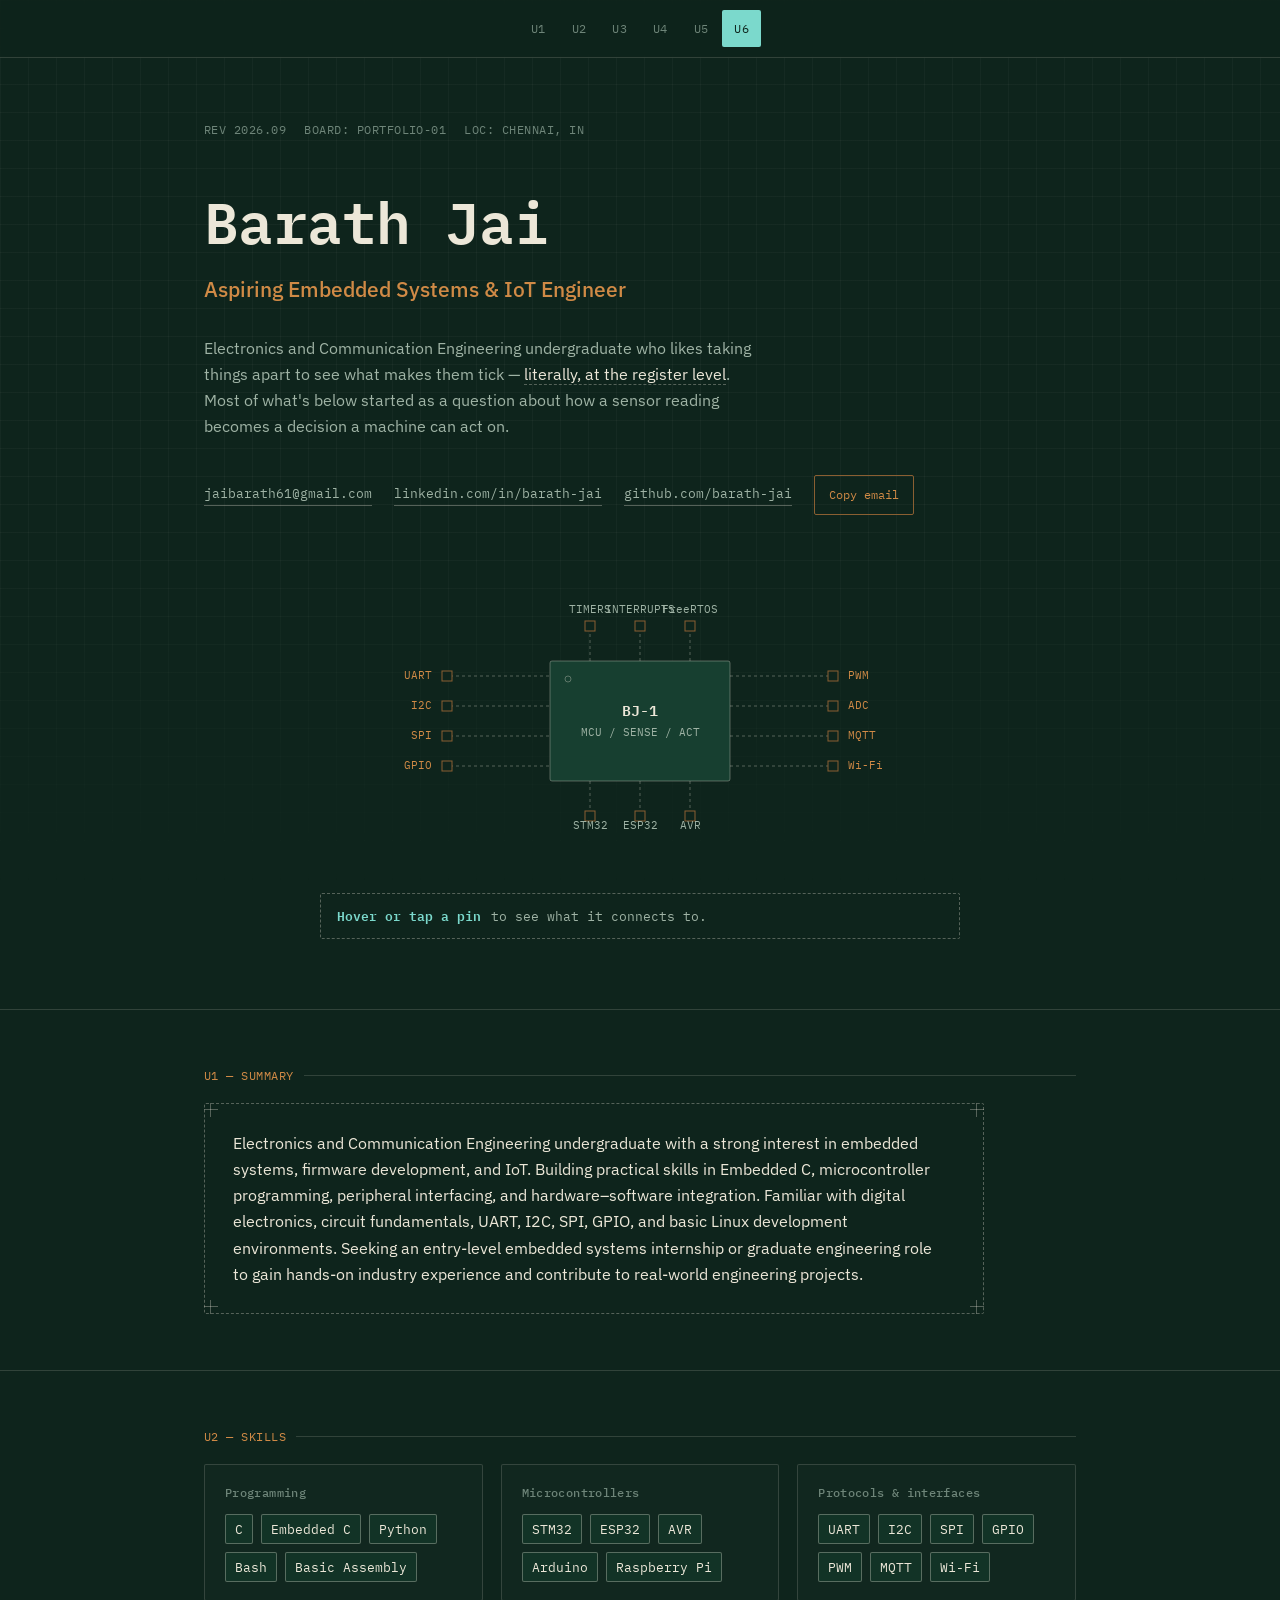
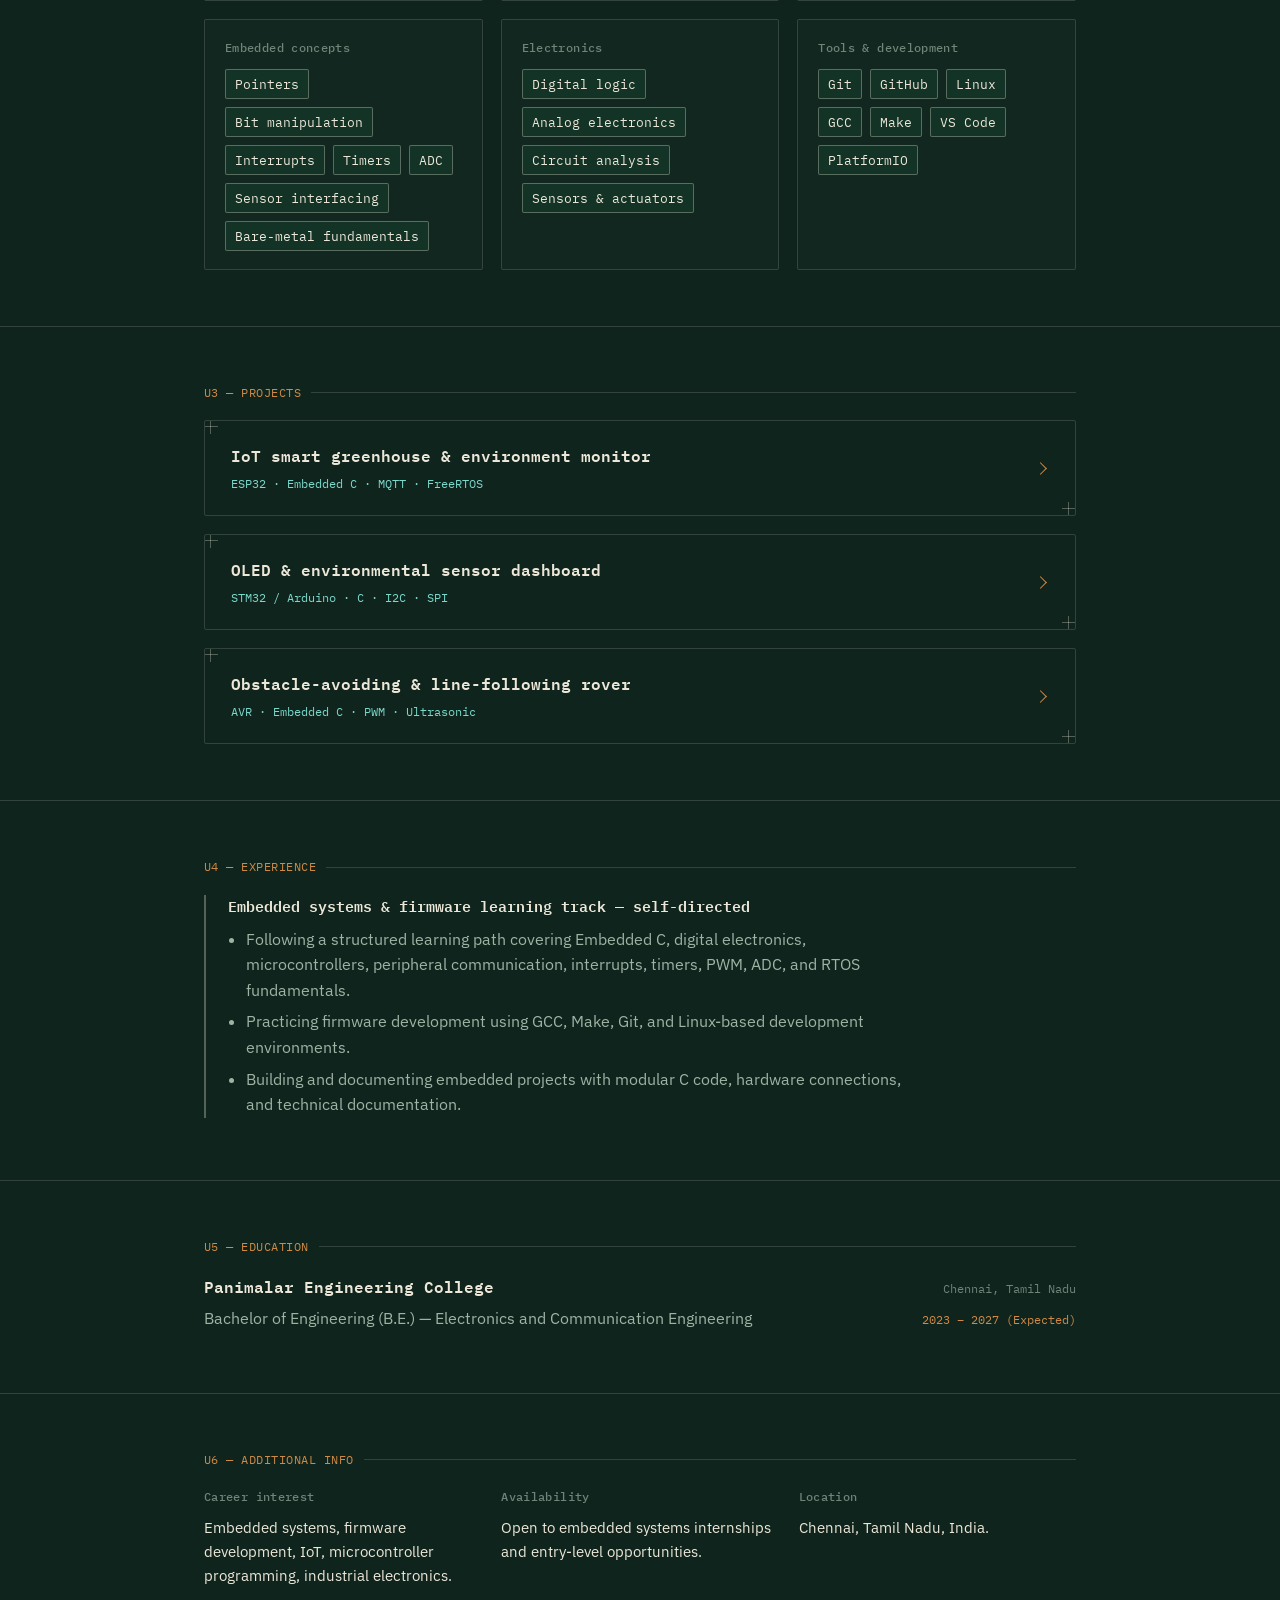
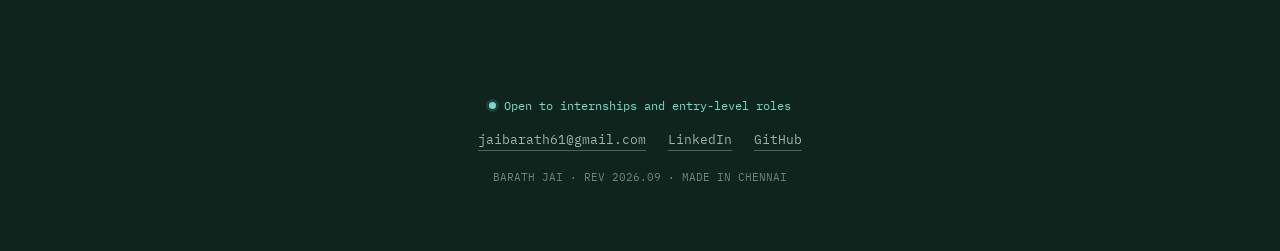
==== index.html @ b20e320d "Add files via upload" ====
<!DOCTYPE html>
<html lang="en">
<head>
<meta charset="UTF-8">
<meta name="viewport" content="width=device-width, initial-scale=1.0">
<title>Barath Jai — Embedded Systems &amp; IoT Engineer</title>
<link rel="preconnect" href="https://fonts.googleapis.com">
<link rel="preconnect" href="https://fonts.gstatic.com" crossorigin>
<link href="https://fonts.googleapis.com/css2?family=IBM+Plex+Mono:wght@400;500;600&family=IBM+Plex+Sans:wght@400;500;600&display=swap" rel="stylesheet">
<link rel="stylesheet" href="style.css">
</head>
<body>
<div class="board-bg" aria-hidden="true"></div>

<nav class="module-nav" id="moduleNav" aria-label="Section navigation">
  <a href="#summary" data-target="summary">U1</a>
  <a href="#skills" data-target="skills">U2</a>
  <a href="#projects" data-target="projects">U3</a>
  <a href="#experience" data-target="experience">U4</a>
  <a href="#education" data-target="education">U5</a>
  <a href="#info" data-target="info">U6</a>
</nav>

<main>

  <header class="hero">
    <div class="wrap">
      <div class="board-id">
        <span>REV 2026.09</span>
        <span>BOARD: PORTFOLIO-01</span>
        <span>LOC: CHENNAI, IN</span>
      </div>
      <h1 class="name">Barath Jai</h1>
      <p class="role">Aspiring Embedded Systems &amp; IoT Engineer</p>
      <p class="curious-line">Electronics and Communication Engineering undergraduate who likes taking things apart to see what makes them tick — <em>literally, at the register level</em>. Most of what's below started as a question about how a sensor reading becomes a decision a machine can act on.</p>
      <div class="contact-row">
        <a href="mailto:jaibarath61@gmail.com">jaibarath61@gmail.com</a>
        <a href="https://linkedin.com/in/barath-jai" target="_blank" rel="noopener">linkedin.com/in/barath-jai</a>
        <a href="https://github.com/barath-jai" target="_blank" rel="noopener">github.com/barath-jai</a>
        <button class="copy-btn" id="copyEmailBtn" type="button" data-default="Copy email" data-copied="Copied">Copy email</button>
      </div>

      <div class="pinout">
        <svg viewBox="0 0 640 300" xmlns="http://www.w3.org/2000/svg" role="img" aria-labelledby="pinoutTitle pinoutDesc">
          <title id="pinoutTitle">Chip pinout diagram</title>
          <desc id="pinoutDesc">A schematic-style diagram of a chip labeled BJ-1, with pins labeled UART, I2C, SPI, GPIO, PWM, ADC, MQTT, Wi-Fi, timers, interrupts, FreeRTOS, STM32, ESP32 and AVR. Hover or tap a pin for detail.</desc>

          <rect x="230" y="90" width="180" height="120" rx="2" class="chip-body"/>
          <circle cx="248" cy="108" r="3" fill="none" stroke="var(--hair-strong)"/>
          <text x="320" y="145" text-anchor="middle" class="chip-text">BJ-1</text>
          <text x="320" y="165" text-anchor="middle" class="pin-label">MCU / SENSE / ACT</text>

          <g class="pin" data-pin="UART" data-desc="Serial link used for debug logging and point-to-point communication between boards.">
            <line x1="130" y1="105" x2="230" y2="105" class="pin-line"/>
            <rect x="122" y="100" width="10" height="10" class="pad"/>
            <text x="112" y="108" text-anchor="end" class="pin-label hi">UART</text>
          </g>

          <g class="pin" data-pin="I2C" data-desc="Two-wire bus for talking to sensors and displays like the BME280 and SSD1306.">
            <line x1="130" y1="135" x2="230" y2="135" class="pin-line"/>
            <rect x="122" y="130" width="10" height="10" class="pad"/>
            <text x="112" y="138" text-anchor="end" class="pin-label hi">I2C</text>
          </g>

          <g class="pin" data-pin="SPI" data-desc="Faster synchronous bus used for higher-throughput peripherals and displays.">
            <line x1="130" y1="165" x2="230" y2="165" class="pin-line"/>
            <rect x="122" y="160" width="10" height="10" class="pad"/>
            <text x="112" y="168" text-anchor="end" class="pin-label hi">SPI</text>
          </g>

          <g class="pin" data-pin="GPIO" data-desc="General-purpose pins for reading switches, driving LEDs, and toggling motor drivers.">
            <line x1="130" y1="195" x2="230" y2="195" class="pin-line"/>
            <rect x="122" y="190" width="10" height="10" class="pad"/>
            <text x="112" y="198" text-anchor="end" class="pin-label hi">GPIO</text>
          </g>

          <g class="pin" data-pin="PWM" data-desc="Pulse-width modulation for motor speed control on the line-following rover.">
            <line x1="410" y1="105" x2="510" y2="105" class="pin-line"/>
            <rect x="508" y="100" width="10" height="10" class="pad"/>
            <text x="528" y="108" text-anchor="start" class="pin-label hi">PWM</text>
          </g>

          <g class="pin" data-pin="ADC" data-desc="Analog-to-digital conversion for reading sensors like soil moisture and light.">
            <line x1="410" y1="135" x2="510" y2="135" class="pin-line"/>
            <rect x="508" y="130" width="10" height="10" class="pad"/>
            <text x="528" y="138" text-anchor="start" class="pin-label hi">ADC</text>
          </g>

          <g class="pin" data-pin="MQTT" data-desc="Lightweight messaging protocol used to publish sensor telemetry over Wi-Fi.">
            <line x1="410" y1="165" x2="510" y2="165" class="pin-line"/>
            <rect x="508" y="160" width="10" height="10" class="pad"/>
            <text x="528" y="168" text-anchor="start" class="pin-label hi">MQTT</text>
          </g>

          <g class="pin" data-pin="Wi-Fi" data-desc="Wireless link the ESP32 uses to reach the network and MQTT broker.">
            <line x1="410" y1="195" x2="510" y2="195" class="pin-line"/>
            <rect x="508" y="190" width="10" height="10" class="pad"/>
            <text x="528" y="198" text-anchor="start" class="pin-label hi">Wi-Fi</text>
          </g>

          <g class="pin" data-pin="Timers" data-desc="Hardware timers driving PWM signals and scheduled sensor polling.">
            <line x1="270" y1="90" x2="270" y2="60" class="pin-line"/>
            <rect x="265" y="50" width="10" height="10" class="pad"/>
            <text x="270" y="42" text-anchor="middle" class="pin-label">TIMERS</text>
          </g>

          <g class="pin" data-pin="Interrupts" data-desc="Interrupt-driven event handling, used to keep the ESP32 responsive in low-power modes.">
            <line x1="320" y1="90" x2="320" y2="60" class="pin-line"/>
            <rect x="315" y="50" width="10" height="10" class="pad"/>
            <text x="320" y="42" text-anchor="middle" class="pin-label">INTERRUPTS</text>
          </g>

          <g class="pin" data-pin="FreeRTOS" data-desc="Real-time operating system fundamentals explored on the ESP32 greenhouse project.">
            <line x1="370" y1="90" x2="370" y2="60" class="pin-line"/>
            <rect x="365" y="50" width="10" height="10" class="pad"/>
            <text x="370" y="42" text-anchor="middle" class="pin-label">FreeRTOS</text>
          </g>

          <g class="pin" data-pin="STM32" data-desc="Microcontroller used for the OLED and BME280 sensor dashboard.">
            <line x1="270" y1="210" x2="270" y2="240" class="pin-line"/>
            <rect x="265" y="240" width="10" height="10" class="pad"/>
            <text x="270" y="258" text-anchor="middle" class="pin-label">STM32</text>
          </g>

          <g class="pin" data-pin="ESP32" data-desc="Microcontroller powering the IoT smart greenhouse monitor.">
            <line x1="320" y1="210" x2="320" y2="240" class="pin-line"/>
            <rect x="315" y="240" width="10" height="10" class="pad"/>
            <text x="320" y="258" text-anchor="middle" class="pin-label">ESP32</text>
          </g>

          <g class="pin" data-pin="AVR" data-desc="Microcontroller family behind the obstacle-avoiding, line-following rover.">
            <line x1="370" y1="210" x2="370" y2="240" class="pin-line"/>
            <rect x="365" y="240" width="10" height="10" class="pad"/>
            <text x="370" y="258" text-anchor="middle" class="pin-label">AVR</text>
          </g>
        </svg>
        <div class="pin-info" id="pinInfo" aria-live="polite">
          <span class="pin-info-name">Hover or tap a pin</span>
          <span class="pin-info-desc">to see what it connects to.</span>
        </div>
        <p class="pinout-hint">Swipe sideways to see every pin</p>
      </div>
    </div>
  </header>

  <section id="summary">
    <div class="wrap">
      <div class="module-tag">U1 — SUMMARY</div>
      <div class="summary-box">
        <div class="reg tl"></div><div class="reg tr"></div><div class="reg bl"></div><div class="reg br"></div>
        <p>Electronics and Communication Engineering undergraduate with a strong interest in embedded systems, firmware development, and IoT. Building practical skills in Embedded C, microcontroller programming, peripheral interfacing, and hardware–software integration. Familiar with digital electronics, circuit fundamentals, UART, I2C, SPI, GPIO, and basic Linux development environments. Seeking an entry-level embedded systems internship or graduate engineering role to gain hands-on industry experience and contribute to real-world engineering projects.</p>
      </div>
    </div>
  </section>

  <section id="skills">
    <div class="wrap">
      <div class="module-tag">U2 — SKILLS</div>
      <div class="skill-groups">
        <div class="skill-group">
          <h3>Programming</h3>
          <ul class="pin-list">
            <li>C</li><li>Embedded C</li><li>Python</li><li>Bash</li><li>Basic Assembly</li>
          </ul>
        </div>
        <div class="skill-group">
          <h3>Microcontrollers</h3>
          <ul class="pin-list">
            <li>STM32</li><li>ESP32</li><li>AVR</li><li>Arduino</li><li>Raspberry Pi</li>
          </ul>
        </div>
        <div class="skill-group">
          <h3>Protocols &amp; interfaces</h3>
          <ul class="pin-list">
            <li>UART</li><li>I2C</li><li>SPI</li><li>GPIO</li><li>PWM</li><li>MQTT</li><li>Wi-Fi</li>
          </ul>
        </div>
        <div class="skill-group">
          <h3>Embedded concepts</h3>
          <ul class="pin-list">
            <li>Pointers</li><li>Bit manipulation</li><li>Interrupts</li><li>Timers</li><li>ADC</li><li>Sensor interfacing</li><li>Bare-metal fundamentals</li>
          </ul>
        </div>
        <div class="skill-group">
          <h3>Electronics</h3>
          <ul class="pin-list">
            <li>Digital logic</li><li>Analog electronics</li><li>Circuit analysis</li><li>Sensors &amp; actuators</li>
          </ul>
        </div>
        <div class="skill-group">
          <h3>Tools &amp; development</h3>
          <ul class="pin-list">
            <li>Git</li><li>GitHub</li><li>Linux</li><li>GCC</li><li>Make</li><li>VS Code</li><li>PlatformIO</li>
          </ul>
        </div>
      </div>
    </div>
  </section>

  <section id="projects">
    <div class="wrap">
      <div class="module-tag">U3 — PROJECTS</div>
      <div class="projects">

        <article class="project">
          <div class="reg tl"></div><div class="reg br"></div>
          <button class="project-head" type="button" aria-expanded="false">
            <span class="project-head-text">
              <h3>IoT smart greenhouse &amp; environment monitor</h3>
              <span class="project-stack">ESP32 · Embedded C · MQTT · FreeRTOS</span>
            </span>
            <span class="chevron" aria-hidden="true"></span>
          </button>
          <div class="project-body">
            <ul>
              <li>Designed an IoT-based environmental monitoring system using ESP32 and Embedded C for temperature, humidity, soil moisture, and light monitoring.</li>
              <li>Interfaced multiple sensors and structured firmware into reusable modules for sensor acquisition and data processing.</li>
              <li>Implemented MQTT-based telemetry over Wi-Fi for transmitting sensor data to a remote monitoring system.</li>
              <li>Explored low-power operation using ESP32 sleep modes and interrupt-driven event handling.</li>
            </ul>
          </div>
        </article>

        <article class="project">
          <div class="reg tl"></div><div class="reg br"></div>
          <button class="project-head" type="button" aria-expanded="false">
            <span class="project-head-text">
              <h3>OLED &amp; environmental sensor dashboard</h3>
              <span class="project-stack">STM32 / Arduino · C · I2C · SPI</span>
            </span>
            <span class="chevron" aria-hidden="true"></span>
          </button>
          <div class="project-body">
            <ul>
              <li>Developed firmware for interfacing an SSD1306 OLED display and BME280 environmental sensor using microcontroller peripherals.</li>
              <li>Implemented I2C/SPI communication and structured sensor/display drivers using modular C source and header files.</li>
              <li>Practiced register-level peripheral configuration and basic communication error handling.</li>
            </ul>
          </div>
        </article>

        <article class="project">
          <div class="reg tl"></div><div class="reg br"></div>
          <button class="project-head" type="button" aria-expanded="false">
            <span class="project-head-text">
              <h3>Obstacle-avoiding &amp; line-following rover</h3>
              <span class="project-stack">AVR · Embedded C · PWM · Ultrasonic</span>
            </span>
            <span class="chevron" aria-hidden="true"></span>
          </button>
          <div class="project-body">
            <ul>
              <li>Developed a differential-drive robotic prototype using ultrasonic sensors, DC motors, and an L298N motor driver.</li>
              <li>Implemented PWM-based motor speed and direction control using microcontroller timers.</li>
              <li>Integrated sensor input with firmware logic to support obstacle detection and line-following behavior.</li>
            </ul>
          </div>
        </article>

      </div>
    </div>
  </section>

  <section id="experience">
    <div class="wrap">
      <div class="module-tag">U4 — EXPERIENCE</div>
      <div class="track">
        <h3>Embedded systems &amp; firmware learning track — self-directed</h3>
        <ul>
          <li>Following a structured learning path covering Embedded C, digital electronics, microcontrollers, peripheral communication, interrupts, timers, PWM, ADC, and RTOS fundamentals.</li>
          <li>Practicing firmware development using GCC, Make, Git, and Linux-based development environments.</li>
          <li>Building and documenting embedded projects with modular C code, hardware connections, and technical documentation.</li>
        </ul>
      </div>
    </div>
  </section>

  <section id="education">
    <div class="wrap">
      <div class="module-tag">U5 — EDUCATION</div>
      <div class="edu-row">
        <span class="edu-school">Panimalar Engineering College</span>
        <span class="edu-loc">Chennai, Tamil Nadu</span>
      </div>
      <div class="edu-row">
        <span class="edu-degree">Bachelor of Engineering (B.E.) — Electronics and Communication Engineering</span>
        <span class="edu-year">2023 – 2027 (Expected)</span>
      </div>
    </div>
  </section>

  <section id="info" style="border-bottom:none;">
    <div class="wrap">
      <div class="module-tag">U6 — ADDITIONAL INFO</div>
      <div class="info-grid">
        <div class="info-item">
          <h3>Career interest</h3>
          <p>Embedded systems, firmware development, IoT, microcontroller programming, industrial electronics.</p>
        </div>
        <div class="info-item">
          <h3>Availability</h3>
          <p>Open to embedded systems internships and entry-level opportunities.</p>
        </div>
        <div class="info-item">
          <h3>Location</h3>
          <p>Chennai, Tamil Nadu, India.</p>
        </div>
      </div>
    </div>
  </section>

  <footer>
    <div class="wrap">
      <div class="avail">Open to internships and entry-level roles</div>
      <div class="contact-row">
        <a href="mailto:jaibarath61@gmail.com">jaibarath61@gmail.com</a>
        <a href="https://linkedin.com/in/barath-jai" target="_blank" rel="noopener">LinkedIn</a>
        <a href="https://github.com/barath-jai" target="_blank" rel="noopener">GitHub</a>
      </div>
      <div class="fine">BARATH JAI · REV 2026.09 · MADE IN CHENNAI</div>
    </div>
  </footer>

</main>

<script src="script.js"></script>
</body>
</html>
---- style.css ----
:root{
  --board:#0E241C;
  --board-2:#123326;
  --board-3:#173F30;
  --silk:#ECE7D8;
  --silk-dim:#9FB3A5;
  --silk-faint:#6E8579;
  --copper:#D08A46;
  --copper-dim:#8A5F32;
  --signal:#7BD9CC;
  --hair:rgba(236,231,216,0.16);
  --hair-strong:rgba(236,231,216,0.32);
  --font-mono:'IBM Plex Mono', ui-monospace, monospace;
  --font-sans:'IBM Plex Sans', system-ui, sans-serif;
  --maxw:920px;
}
*{box-sizing:border-box;}
html{-webkit-text-size-adjust:100%;scroll-behavior:smooth;scroll-padding-top:70px;}
body{
  margin:0;
  background:var(--board);
  color:var(--silk);
  font-family:var(--font-sans);
  line-height:1.6;
  font-size:16px;
}
a{color:var(--signal);text-decoration:none;border-bottom:1px solid rgba(123,217,204,0.35);}
a:hover{border-bottom-color:var(--signal);}
a:focus-visible, button:focus-visible{outline:2px solid var(--signal);outline-offset:3px;}
.wrap{max-width:var(--maxw);margin:0 auto;padding:0 24px;}

.board-bg{
  position:fixed;inset:0;z-index:0;pointer-events:none;
  background-image:
    linear-gradient(rgba(236,231,216,0.035) 1px, transparent 1px),
    linear-gradient(90deg, rgba(236,231,216,0.035) 1px, transparent 1px);
  background-size:28px 28px;
  -webkit-mask-image:linear-gradient(to bottom, black, black 60%, transparent 100%);
  mask-image:linear-gradient(to bottom, black, black 60%, transparent 100%);
}

main{position:relative;z-index:1;}

/* module nav */
.module-nav{
  position:fixed;
  top:0;left:0;right:0;
  z-index:20;
  display:flex;
  justify-content:center;
  gap:2px;
  background:rgba(14,36,28,0.88);
  backdrop-filter:blur(6px);
  border-bottom:1px solid var(--hair);
  padding:10px 12px;
  font-family:var(--font-mono);
  font-size:12px;
}
.module-nav a{
  color:var(--silk-faint);
  border-bottom:none;
  padding:9px 12px;
  border-radius:2px;
  letter-spacing:0.03em;
}
.module-nav a:hover{color:var(--silk);}
.module-nav a.active{
  color:var(--board);
  background:var(--signal);
}

.reg{position:absolute;width:14px;height:14px;pointer-events:none;}
.reg::before,.reg::after{content:"";position:absolute;background:var(--hair-strong);}
.reg::before{width:14px;height:1px;top:6px;left:0;}
.reg::after{width:1px;height:14px;left:6px;top:0;}
.reg.tl{top:-1px;left:-1px;}
.reg.tr{top:-1px;right:-1px;}
.reg.bl{bottom:-1px;left:-1px;}
.reg.br{bottom:-1px;right:-1px;}

header.hero{
  position:relative;
  padding:120px 0 64px;
  border-bottom:1px solid var(--hair);
}
.board-id{
  font-family:var(--font-mono);
  font-size:12px;
  color:var(--silk-faint);
  letter-spacing:0.04em;
  margin-bottom:36px;
  display:flex;gap:18px;flex-wrap:wrap;
}
.name{
  font-family:var(--font-mono);
  font-weight:600;
  font-size:clamp(2.2rem, 6vw, 3.6rem);
  letter-spacing:-0.01em;
  margin:0 0 6px;
  color:var(--silk);
}
.role{
  font-size:clamp(1.05rem, 2.6vw, 1.3rem);
  color:var(--copper);
  font-weight:500;
  margin:0 0 28px;
}
.curious-line{
  max-width:56ch;
  color:var(--silk-dim);
  font-size:1.02rem;
  margin:0 0 36px;
}
.curious-line em{color:var(--silk);font-style:normal;border-bottom:1px dashed var(--hair-strong);}

.contact-row{
  display:flex;flex-wrap:wrap;align-items:center;gap:8px 22px;
  font-family:var(--font-mono);
  font-size:13px;
  color:var(--silk-dim);
}
.contact-row a{color:var(--silk-dim);border-bottom:1px solid var(--hair-strong);}
.contact-row a:hover{color:var(--signal);border-bottom-color:var(--signal);}

.copy-btn{
  font-family:var(--font-mono);
  font-size:12px;
  color:var(--copper);
  background:transparent;
  border:1px solid var(--copper-dim);
  border-radius:2px;
  padding:10px 14px;
  min-height:40px;
  cursor:pointer;
  transition:background 0.15s ease, color 0.15s ease;
}
.copy-btn:hover{background:rgba(208,138,70,0.12);}
.copy-btn.copied{color:var(--signal);border-color:var(--signal);}

/* pinout diagram */
.pinout{margin-top:56px;overflow-x:auto;-webkit-overflow-scrolling:touch;padding-bottom:6px;}
.pinout svg{width:640px;min-width:640px;height:auto;display:block;margin:0 auto;}
.pinout-hint{
  display:none;
  font-family:var(--font-mono);
  font-size:11px;
  color:var(--silk-faint);
  text-align:center;
  margin:6px 0 0;
}
@media (max-width:680px){
  .pinout-hint{display:block;}
}
.pin-label{font-family:var(--font-mono);font-size:11px;fill:var(--silk-dim);}
.pin-label.hi{fill:var(--copper);}
.pin-line{stroke:var(--hair-strong);stroke-width:1;stroke-dasharray:3 3;transition:stroke 0.15s ease, stroke-width 0.15s ease;}
.chip-body{fill:var(--board-3);stroke:var(--hair-strong);stroke-width:1;}
.chip-text{font-family:var(--font-mono);font-size:15px;font-weight:600;fill:var(--silk);}
.pad{fill:var(--board);stroke:var(--copper-dim);stroke-width:1;transition:stroke 0.15s ease, fill 0.15s ease;}

.pin{cursor:pointer;}
.pin:hover .pin-line, .pin:focus .pin-line, .pin.active .pin-line{stroke:var(--signal);stroke-width:1.5;}
.pin:hover .pad, .pin:focus .pad, .pin.active .pad{fill:var(--signal);stroke:var(--signal);}
.pin:hover .pin-label, .pin:focus .pin-label, .pin.active .pin-label{fill:var(--signal);}

.pin-info{
  max-width:640px;
  margin:22px auto 0;
  border:1px dashed var(--hair-strong);
  border-radius:2px;
  padding:12px 16px;
  font-family:var(--font-mono);
  font-size:12.5px;
  display:flex;
  flex-wrap:wrap;
  gap:4px 10px;
  color:var(--silk-dim);
  min-height:20px;
}
.pin-info-name{color:var(--signal);font-weight:600;}

section{
  position:relative;
  padding:56px 0;
  border-bottom:1px solid var(--hair);
  scroll-margin-top:60px;
}
.module-tag{
  font-family:var(--font-mono);
  font-size:12px;
  color:var(--copper);
  letter-spacing:0.04em;
  margin-bottom:18px;
  display:flex;align-items:center;gap:10px;
}
.module-tag::after{content:"";flex:1;height:1px;background:var(--hair);}
p{color:var(--silk-dim);margin:0 0 16px;max-width:70ch;}
.summary-box{
  position:relative;
  border:1px dashed var(--hair-strong);
  border-radius:2px;
  padding:26px 28px;
  max-width:78ch;
}
.summary-box p{margin:0;color:var(--silk);font-size:1.02rem;}

/* skills */
.skill-groups{display:grid;grid-template-columns:repeat(auto-fit, minmax(240px, 1fr));gap:18px;}
.skill-group{
  border:1px solid var(--hair);
  border-radius:2px;
  padding:18px 20px;
  background:rgba(236,231,216,0.015);
}
.skill-group h3{
  font-family:var(--font-mono);
  font-size:12px;
  color:var(--silk-faint);
  letter-spacing:0.03em;
  margin:0 0 12px;
  font-weight:500;
}
.pin-list{list-style:none;margin:0;padding:0;display:flex;flex-wrap:wrap;gap:8px;}
.pin-list li{
  font-family:var(--font-mono);
  font-size:12.5px;
  color:var(--silk);
  background:var(--board-2);
  border:1px solid var(--hair-strong);
  border-radius:2px;
  padding:4px 9px;
  transition:border-color 0.15s ease, color 0.15s ease;
}
.pin-list li:hover{border-color:var(--signal);color:var(--signal);}

/* projects */
.projects{display:flex;flex-direction:column;gap:18px;}
.project{
  position:relative;
  border:1px solid var(--hair);
  border-radius:2px;
  overflow:hidden;
}
.project-head{
  width:100%;
  display:flex;
  justify-content:space-between;
  align-items:center;
  gap:16px;
  background:transparent;
  border:none;
  text-align:left;
  cursor:pointer;
  padding:22px 26px;
  color:inherit;
  font:inherit;
}
.project-head:hover{background:rgba(236,231,216,0.02);}
.project-head-text{display:flex;flex-direction:column;gap:6px;}
.project-head h3{
  font-family:var(--font-mono);
  font-size:16px;
  color:var(--silk);
  margin:0;
  font-weight:600;
}
.project-stack{
  font-family:var(--font-mono);
  font-size:11.5px;
  color:var(--signal);
}
.chevron{
  flex-shrink:0;
  width:9px;height:9px;
  border-right:1px solid var(--copper);
  border-bottom:1px solid var(--copper);
  transform:rotate(-45deg);
  transition:transform 0.2s ease;
  margin-right:4px;
}
.project-head[aria-expanded="true"] .chevron{transform:rotate(45deg);}

.project-body{
  display:grid;
  grid-template-rows:0fr;
  transition:grid-template-rows 0.25s ease;
}
.project-body > ul{
  overflow:hidden;
  margin:0;
  padding:0 26px 0;
  list-style:none;
}
.project-head[aria-expanded="true"] + .project-body{grid-template-rows:1fr;}
.project-head[aria-expanded="true"] + .project-body > ul{padding:0 26px 22px;}
.project ul li{
  position:relative;
  color:var(--silk-dim);
  margin-bottom:8px;
  padding-left:16px;
}
.project ul li::before{
  content:"›";
  position:absolute;
  left:0;
  color:var(--copper-dim);
}

/* experience */
.track{
  border-left:2px solid var(--hair-strong);
  padding-left:22px;
  max-width:70ch;
}
.track h3{
  font-family:var(--font-mono);
  font-size:15px;
  color:var(--silk);
  margin:0 0 8px;
  font-weight:600;
}
.track ul{margin:0;padding-left:18px;color:var(--silk-dim);}
.track li{margin-bottom:6px;}

/* education */
.edu-row{display:flex;justify-content:space-between;flex-wrap:wrap;gap:6px 20px;align-items:baseline;margin-bottom:6px;}
.edu-school{font-family:var(--font-mono);font-weight:600;color:var(--silk);font-size:1rem;}
.edu-loc{font-family:var(--font-mono);font-size:12px;color:var(--silk-faint);}
.edu-degree{color:var(--silk-dim);}
.edu-year{font-family:var(--font-mono);font-size:12px;color:var(--copper);}

/* additional info */
.info-grid{display:grid;grid-template-columns:repeat(auto-fit, minmax(200px, 1fr));gap:20px;}
.info-item h3{
  font-family:var(--font-mono);
  font-size:12px;
  color:var(--silk-faint);
  letter-spacing:0.03em;
  margin:0 0 8px;
  font-weight:500;
}
.info-item p{margin:0;color:var(--silk);font-size:0.95rem;}

footer{padding:48px 0 64px;text-align:center;}
footer .avail{
  font-family:var(--font-mono);
  font-size:12px;
  color:var(--signal);
  margin-bottom:14px;
  display:inline-flex;align-items:center;gap:8px;
}
footer .avail::before{
  content:"";width:7px;height:7px;border-radius:50%;background:var(--signal);
  box-shadow:0 0 0 3px rgba(123,217,204,0.15);
  animation:pulse 2.4s ease-in-out infinite;
}
footer .contact-row{justify-content:center;margin-bottom:18px;}
footer .fine{font-family:var(--font-mono);font-size:11px;color:var(--silk-faint);}

@keyframes pulse{
  0%,100%{box-shadow:0 0 0 3px rgba(123,217,204,0.15);}
  50%{box-shadow:0 0 0 6px rgba(123,217,204,0.08);}
}

@media (max-width:640px){
  header.hero{padding:96px 0 48px;}
  .board-id{gap:12px;font-size:11px;}
  section{padding:44px 0;}
  .module-nav{font-size:11px;padding:8px;}
}

@media (prefers-reduced-motion: reduce){
  html{scroll-behavior:auto;}
  footer .avail::before{animation:none;}
}
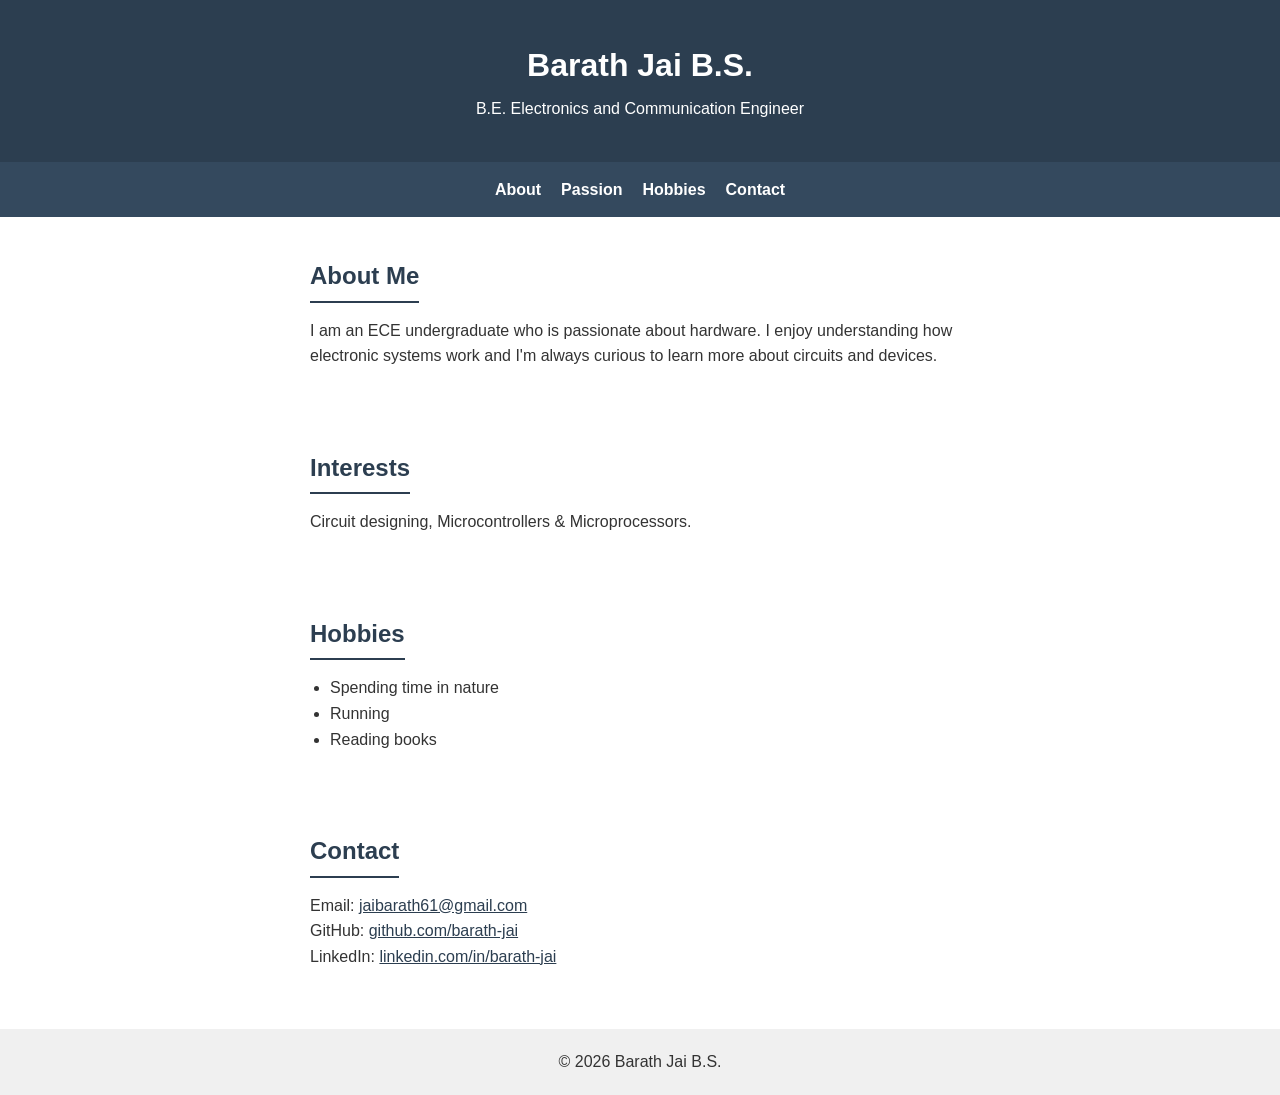
==== commit a735d977: "Rename portfolio.html to index.html" ====
--- a/index.html
+++ b/index.html
@@ -1,328 +1,135 @@
 <!DOCTYPE html>
 <html lang="en">
 <head>
-<meta charset="UTF-8">
-<meta name="viewport" content="width=device-width, initial-scale=1.0">
-<title>Barath Jai — Embedded Systems &amp; IoT Engineer</title>
-<link rel="preconnect" href="https://fonts.googleapis.com">
-<link rel="preconnect" href="https://fonts.gstatic.com" crossorigin>
-<link href="https://fonts.googleapis.com/css2?family=IBM+Plex+Mono:wght@400;500;600&family=IBM+Plex+Sans:wght@400;500;600&display=swap" rel="stylesheet">
-<link rel="stylesheet" href="style.css">
+  <meta charset="UTF-8">
+  <meta name="viewport" content="width=device-width, initial-scale=1.0">
+  <title>Barath Jai B.S. - Portfolio</title>
+  <style>
+    /* Basic reset */
+    * {
+      margin: 0;
+      padding: 0;
+      box-sizing: border-box;
+    }
+
+    body {
+      font-family: Arial, Helvetica, sans-serif;
+      background-color: #ffffff;
+      color: #333333;
+      line-height: 1.6;
+    }
+
+    header {
+      background-color: #2c3e50;
+      color: white;
+      text-align: center;
+      padding: 40px 20px;
+    }
+
+    header h1 {
+      font-size: 2rem;
+      margin-bottom: 5px;
+    }
+
+    nav {
+      display: flex;
+      justify-content: center;
+      gap: 20px;
+      background-color: #34495e;
+      padding: 15px;
+    }
+
+    nav a {
+      color: white;
+      text-decoration: none;
+      font-weight: bold;
+    }
+
+    nav a:hover {
+      text-decoration: underline;
+    }
+
+    section {
+      max-width: 700px;
+      margin: 0 auto;
+      padding: 40px 20px;
+    }
+
+    section h2 {
+      margin-bottom: 15px;
+      color: #2c3e50;
+      border-bottom: 2px solid #2c3e50;
+      display: inline-block;
+      padding-bottom: 5px;
+    }
+
+    ul {
+      list-style: disc;
+      margin-left: 20px;
+    }
+
+    a {
+      color: #2c3e50;
+    }
+
+    footer {
+      text-align: center;
+      padding: 20px;
+      background-color: #f0f0f0;
+      margin-top: 20px;
+    }
+  </style>
 </head>
 <body>
-<div class="board-bg" aria-hidden="true"></div>
 
-<nav class="module-nav" id="moduleNav" aria-label="Section navigation">
-  <a href="#summary" data-target="summary">U1</a>
-  <a href="#skills" data-target="skills">U2</a>
-  <a href="#projects" data-target="projects">U3</a>
-  <a href="#experience" data-target="experience">U4</a>
-  <a href="#education" data-target="education">U5</a>
-  <a href="#info" data-target="info">U6</a>
-</nav>
-
-<main>
-
-  <header class="hero">
-    <div class="wrap">
-      <div class="board-id">
-        <span>REV 2026.09</span>
-        <span>BOARD: PORTFOLIO-01</span>
-        <span>LOC: CHENNAI, IN</span>
-      </div>
-      <h1 class="name">Barath Jai</h1>
-      <p class="role">Aspiring Embedded Systems &amp; IoT Engineer</p>
-      <p class="curious-line">Electronics and Communication Engineering undergraduate who likes taking things apart to see what makes them tick — <em>literally, at the register level</em>. Most of what's below started as a question about how a sensor reading becomes a decision a machine can act on.</p>
-      <div class="contact-row">
-        <a href="mailto:jaibarath61@gmail.com">jaibarath61@gmail.com</a>
-        <a href="https://linkedin.com/in/barath-jai" target="_blank" rel="noopener">linkedin.com/in/barath-jai</a>
-        <a href="https://github.com/barath-jai" target="_blank" rel="noopener">github.com/barath-jai</a>
-        <button class="copy-btn" id="copyEmailBtn" type="button" data-default="Copy email" data-copied="Copied">Copy email</button>
-      </div>
-
-      <div class="pinout">
-        <svg viewBox="0 0 640 300" xmlns="http://www.w3.org/2000/svg" role="img" aria-labelledby="pinoutTitle pinoutDesc">
-          <title id="pinoutTitle">Chip pinout diagram</title>
-          <desc id="pinoutDesc">A schematic-style diagram of a chip labeled BJ-1, with pins labeled UART, I2C, SPI, GPIO, PWM, ADC, MQTT, Wi-Fi, timers, interrupts, FreeRTOS, STM32, ESP32 and AVR. Hover or tap a pin for detail.</desc>
-
-          <rect x="230" y="90" width="180" height="120" rx="2" class="chip-body"/>
-          <circle cx="248" cy="108" r="3" fill="none" stroke="var(--hair-strong)"/>
-          <text x="320" y="145" text-anchor="middle" class="chip-text">BJ-1</text>
-          <text x="320" y="165" text-anchor="middle" class="pin-label">MCU / SENSE / ACT</text>
-
-          <g class="pin" data-pin="UART" data-desc="Serial link used for debug logging and point-to-point communication between boards.">
-            <line x1="130" y1="105" x2="230" y2="105" class="pin-line"/>
-            <rect x="122" y="100" width="10" height="10" class="pad"/>
-            <text x="112" y="108" text-anchor="end" class="pin-label hi">UART</text>
-          </g>
-
-          <g class="pin" data-pin="I2C" data-desc="Two-wire bus for talking to sensors and displays like the BME280 and SSD1306.">
-            <line x1="130" y1="135" x2="230" y2="135" class="pin-line"/>
-            <rect x="122" y="130" width="10" height="10" class="pad"/>
-            <text x="112" y="138" text-anchor="end" class="pin-label hi">I2C</text>
-          </g>
-
-          <g class="pin" data-pin="SPI" data-desc="Faster synchronous bus used for higher-throughput peripherals and displays.">
-            <line x1="130" y1="165" x2="230" y2="165" class="pin-line"/>
-            <rect x="122" y="160" width="10" height="10" class="pad"/>
-            <text x="112" y="168" text-anchor="end" class="pin-label hi">SPI</text>
-          </g>
-
-          <g class="pin" data-pin="GPIO" data-desc="General-purpose pins for reading switches, driving LEDs, and toggling motor drivers.">
-            <line x1="130" y1="195" x2="230" y2="195" class="pin-line"/>
-            <rect x="122" y="190" width="10" height="10" class="pad"/>
-            <text x="112" y="198" text-anchor="end" class="pin-label hi">GPIO</text>
-          </g>
-
-          <g class="pin" data-pin="PWM" data-desc="Pulse-width modulation for motor speed control on the line-following rover.">
-            <line x1="410" y1="105" x2="510" y2="105" class="pin-line"/>
-            <rect x="508" y="100" width="10" height="10" class="pad"/>
-            <text x="528" y="108" text-anchor="start" class="pin-label hi">PWM</text>
-          </g>
-
-          <g class="pin" data-pin="ADC" data-desc="Analog-to-digital conversion for reading sensors like soil moisture and light.">
-            <line x1="410" y1="135" x2="510" y2="135" class="pin-line"/>
-            <rect x="508" y="130" width="10" height="10" class="pad"/>
-            <text x="528" y="138" text-anchor="start" class="pin-label hi">ADC</text>
-          </g>
-
-          <g class="pin" data-pin="MQTT" data-desc="Lightweight messaging protocol used to publish sensor telemetry over Wi-Fi.">
-            <line x1="410" y1="165" x2="510" y2="165" class="pin-line"/>
-            <rect x="508" y="160" width="10" height="10" class="pad"/>
-            <text x="528" y="168" text-anchor="start" class="pin-label hi">MQTT</text>
-          </g>
-
-          <g class="pin" data-pin="Wi-Fi" data-desc="Wireless link the ESP32 uses to reach the network and MQTT broker.">
-            <line x1="410" y1="195" x2="510" y2="195" class="pin-line"/>
-            <rect x="508" y="190" width="10" height="10" class="pad"/>
-            <text x="528" y="198" text-anchor="start" class="pin-label hi">Wi-Fi</text>
-          </g>
-
-          <g class="pin" data-pin="Timers" data-desc="Hardware timers driving PWM signals and scheduled sensor polling.">
-            <line x1="270" y1="90" x2="270" y2="60" class="pin-line"/>
-            <rect x="265" y="50" width="10" height="10" class="pad"/>
-            <text x="270" y="42" text-anchor="middle" class="pin-label">TIMERS</text>
-          </g>
-
-          <g class="pin" data-pin="Interrupts" data-desc="Interrupt-driven event handling, used to keep the ESP32 responsive in low-power modes.">
-            <line x1="320" y1="90" x2="320" y2="60" class="pin-line"/>
-            <rect x="315" y="50" width="10" height="10" class="pad"/>
-            <text x="320" y="42" text-anchor="middle" class="pin-label">INTERRUPTS</text>
-          </g>
-
-          <g class="pin" data-pin="FreeRTOS" data-desc="Real-time operating system fundamentals explored on the ESP32 greenhouse project.">
-            <line x1="370" y1="90" x2="370" y2="60" class="pin-line"/>
-            <rect x="365" y="50" width="10" height="10" class="pad"/>
-            <text x="370" y="42" text-anchor="middle" class="pin-label">FreeRTOS</text>
-          </g>
-
-          <g class="pin" data-pin="STM32" data-desc="Microcontroller used for the OLED and BME280 sensor dashboard.">
-            <line x1="270" y1="210" x2="270" y2="240" class="pin-line"/>
-            <rect x="265" y="240" width="10" height="10" class="pad"/>
-            <text x="270" y="258" text-anchor="middle" class="pin-label">STM32</text>
-          </g>
-
-          <g class="pin" data-pin="ESP32" data-desc="Microcontroller powering the IoT smart greenhouse monitor.">
-            <line x1="320" y1="210" x2="320" y2="240" class="pin-line"/>
-            <rect x="315" y="240" width="10" height="10" class="pad"/>
-            <text x="320" y="258" text-anchor="middle" class="pin-label">ESP32</text>
-          </g>
-
-          <g class="pin" data-pin="AVR" data-desc="Microcontroller family behind the obstacle-avoiding, line-following rover.">
-            <line x1="370" y1="210" x2="370" y2="240" class="pin-line"/>
-            <rect x="365" y="240" width="10" height="10" class="pad"/>
-            <text x="370" y="258" text-anchor="middle" class="pin-label">AVR</text>
-          </g>
-        </svg>
-        <div class="pin-info" id="pinInfo" aria-live="polite">
-          <span class="pin-info-name">Hover or tap a pin</span>
-          <span class="pin-info-desc">to see what it connects to.</span>
-        </div>
-        <p class="pinout-hint">Swipe sideways to see every pin</p>
-      </div>
-    </div>
+  <header>
+    <h1>Barath Jai B.S.</h1>
+    <p>B.E. Electronics and Communication Engineer</p>
   </header>
 
-  <section id="summary">
-    <div class="wrap">
-      <div class="module-tag">U1 — SUMMARY</div>
-      <div class="summary-box">
-        <div class="reg tl"></div><div class="reg tr"></div><div class="reg bl"></div><div class="reg br"></div>
-        <p>Electronics and Communication Engineering undergraduate with a strong interest in embedded systems, firmware development, and IoT. Building practical skills in Embedded C, microcontroller programming, peripheral interfacing, and hardware–software integration. Familiar with digital electronics, circuit fundamentals, UART, I2C, SPI, GPIO, and basic Linux development environments. Seeking an entry-level embedded systems internship or graduate engineering role to gain hands-on industry experience and contribute to real-world engineering projects.</p>
-      </div>
-    </div>
+  <nav>
+    <a href="#about">About</a>
+    <a href="#interests">Passion</a>
+    <a href="#hobbies">Hobbies</a>
+    <a href="#contact">Contact</a>
+  </nav>
+
+  <section id="about">
+    <h2>About Me</h2>
+    <p>
+      I am an ECE undergraduate who is passionate about hardware.
+      I enjoy understanding how electronic systems work and I'm always
+      curious to learn more about circuits and devices.
+    </p>
   </section>
 
-  <section id="skills">
-    <div class="wrap">
-      <div class="module-tag">U2 — SKILLS</div>
-      <div class="skill-groups">
-        <div class="skill-group">
-          <h3>Programming</h3>
-          <ul class="pin-list">
-            <li>C</li><li>Embedded C</li><li>Python</li><li>Bash</li><li>Basic Assembly</li>
-          </ul>
-        </div>
-        <div class="skill-group">
-          <h3>Microcontrollers</h3>
-          <ul class="pin-list">
-            <li>STM32</li><li>ESP32</li><li>AVR</li><li>Arduino</li><li>Raspberry Pi</li>
-          </ul>
-        </div>
-        <div class="skill-group">
-          <h3>Protocols &amp; interfaces</h3>
-          <ul class="pin-list">
-            <li>UART</li><li>I2C</li><li>SPI</li><li>GPIO</li><li>PWM</li><li>MQTT</li><li>Wi-Fi</li>
-          </ul>
-        </div>
-        <div class="skill-group">
-          <h3>Embedded concepts</h3>
-          <ul class="pin-list">
-            <li>Pointers</li><li>Bit manipulation</li><li>Interrupts</li><li>Timers</li><li>ADC</li><li>Sensor interfacing</li><li>Bare-metal fundamentals</li>
-          </ul>
-        </div>
-        <div class="skill-group">
-          <h3>Electronics</h3>
-          <ul class="pin-list">
-            <li>Digital logic</li><li>Analog electronics</li><li>Circuit analysis</li><li>Sensors &amp; actuators</li>
-          </ul>
-        </div>
-        <div class="skill-group">
-          <h3>Tools &amp; development</h3>
-          <ul class="pin-list">
-            <li>Git</li><li>GitHub</li><li>Linux</li><li>GCC</li><li>Make</li><li>VS Code</li><li>PlatformIO</li>
-          </ul>
-        </div>
-      </div>
-    </div>
+  <section id="passion">
+    <h2>Interests</h2>
+    <p>
+      Circuit designing,
+      Microcontrollers & Microprocessors.
+    </p>
   </section>
 
-  <section id="projects">
-    <div class="wrap">
-      <div class="module-tag">U3 — PROJECTS</div>
-      <div class="projects">
-
-        <article class="project">
-          <div class="reg tl"></div><div class="reg br"></div>
-          <button class="project-head" type="button" aria-expanded="false">
-            <span class="project-head-text">
-              <h3>IoT smart greenhouse &amp; environment monitor</h3>
-              <span class="project-stack">ESP32 · Embedded C · MQTT · FreeRTOS</span>
-            </span>
-            <span class="chevron" aria-hidden="true"></span>
-          </button>
-          <div class="project-body">
-            <ul>
-              <li>Designed an IoT-based environmental monitoring system using ESP32 and Embedded C for temperature, humidity, soil moisture, and light monitoring.</li>
-              <li>Interfaced multiple sensors and structured firmware into reusable modules for sensor acquisition and data processing.</li>
-              <li>Implemented MQTT-based telemetry over Wi-Fi for transmitting sensor data to a remote monitoring system.</li>
-              <li>Explored low-power operation using ESP32 sleep modes and interrupt-driven event handling.</li>
-            </ul>
-          </div>
-        </article>
-
-        <article class="project">
-          <div class="reg tl"></div><div class="reg br"></div>
-          <button class="project-head" type="button" aria-expanded="false">
-            <span class="project-head-text">
-              <h3>OLED &amp; environmental sensor dashboard</h3>
-              <span class="project-stack">STM32 / Arduino · C · I2C · SPI</span>
-            </span>
-            <span class="chevron" aria-hidden="true"></span>
-          </button>
-          <div class="project-body">
-            <ul>
-              <li>Developed firmware for interfacing an SSD1306 OLED display and BME280 environmental sensor using microcontroller peripherals.</li>
-              <li>Implemented I2C/SPI communication and structured sensor/display drivers using modular C source and header files.</li>
-              <li>Practiced register-level peripheral configuration and basic communication error handling.</li>
-            </ul>
-          </div>
-        </article>
-
-        <article class="project">
-          <div class="reg tl"></div><div class="reg br"></div>
-          <button class="project-head" type="button" aria-expanded="false">
-            <span class="project-head-text">
-              <h3>Obstacle-avoiding &amp; line-following rover</h3>
-              <span class="project-stack">AVR · Embedded C · PWM · Ultrasonic</span>
-            </span>
-            <span class="chevron" aria-hidden="true"></span>
-          </button>
-          <div class="project-body">
-            <ul>
-              <li>Developed a differential-drive robotic prototype using ultrasonic sensors, DC motors, and an L298N motor driver.</li>
-              <li>Implemented PWM-based motor speed and direction control using microcontroller timers.</li>
-              <li>Integrated sensor input with firmware logic to support obstacle detection and line-following behavior.</li>
-            </ul>
-          </div>
-        </article>
-
-      </div>
-    </div>
+  <section id="hobbies">
+    <h2>Hobbies</h2>
+    <ul>
+      <li>Spending time in nature</li>
+      <li>Running</li>
+      <li>Reading books</li>
+    </ul>
   </section>
 
-  <section id="experience">
-    <div class="wrap">
-      <div class="module-tag">U4 — EXPERIENCE</div>
-      <div class="track">
-        <h3>Embedded systems &amp; firmware learning track — self-directed</h3>
-        <ul>
-          <li>Following a structured learning path covering Embedded C, digital electronics, microcontrollers, peripheral communication, interrupts, timers, PWM, ADC, and RTOS fundamentals.</li>
-          <li>Practicing firmware development using GCC, Make, Git, and Linux-based development environments.</li>
-          <li>Building and documenting embedded projects with modular C code, hardware connections, and technical documentation.</li>
-        </ul>
-      </div>
-    </div>
-  </section>
-
-  <section id="education">
-    <div class="wrap">
-      <div class="module-tag">U5 — EDUCATION</div>
-      <div class="edu-row">
-        <span class="edu-school">Panimalar Engineering College</span>
-        <span class="edu-loc">Chennai, Tamil Nadu</span>
-      </div>
-      <div class="edu-row">
-        <span class="edu-degree">Bachelor of Engineering (B.E.) — Electronics and Communication Engineering</span>
-        <span class="edu-year">2023 – 2027 (Expected)</span>
-      </div>
-    </div>
-  </section>
-
-  <section id="info" style="border-bottom:none;">
-    <div class="wrap">
-      <div class="module-tag">U6 — ADDITIONAL INFO</div>
-      <div class="info-grid">
-        <div class="info-item">
-          <h3>Career interest</h3>
-          <p>Embedded systems, firmware development, IoT, microcontroller programming, industrial electronics.</p>
-        </div>
-        <div class="info-item">
-          <h3>Availability</h3>
-          <p>Open to embedded systems internships and entry-level opportunities.</p>
-        </div>
-        <div class="info-item">
-          <h3>Location</h3>
-          <p>Chennai, Tamil Nadu, India.</p>
-        </div>
-      </div>
-    </div>
+  <section id="contact">
+    <h2>Contact</h2>
+    <p>Email: <a href="mailto:jaibarath61@gmail.com">jaibarath61@gmail.com</a></p>
+    <p>GitHub: <a href="https://github.com/barath-jai" target="_blank">github.com/barath-jai</a></p>
+    <p>LinkedIn: <a href="https://linkedin.com/in/barath-jai" target="_blank">linkedin.com/in/barath-jai</a></p>
   </section>
 
   <footer>
-    <div class="wrap">
-      <div class="avail">Open to internships and entry-level roles</div>
-      <div class="contact-row">
-        <a href="mailto:jaibarath61@gmail.com">jaibarath61@gmail.com</a>
-        <a href="https://linkedin.com/in/barath-jai" target="_blank" rel="noopener">LinkedIn</a>
-        <a href="https://github.com/barath-jai" target="_blank" rel="noopener">GitHub</a>
-      </div>
-      <div class="fine">BARATH JAI · REV 2026.09 · MADE IN CHENNAI</div>
-    </div>
+    <p>&copy; 2026 Barath Jai B.S.</p>
   </footer>
 
-</main>
-
-<script src="script.js"></script>
 </body>
 </html>
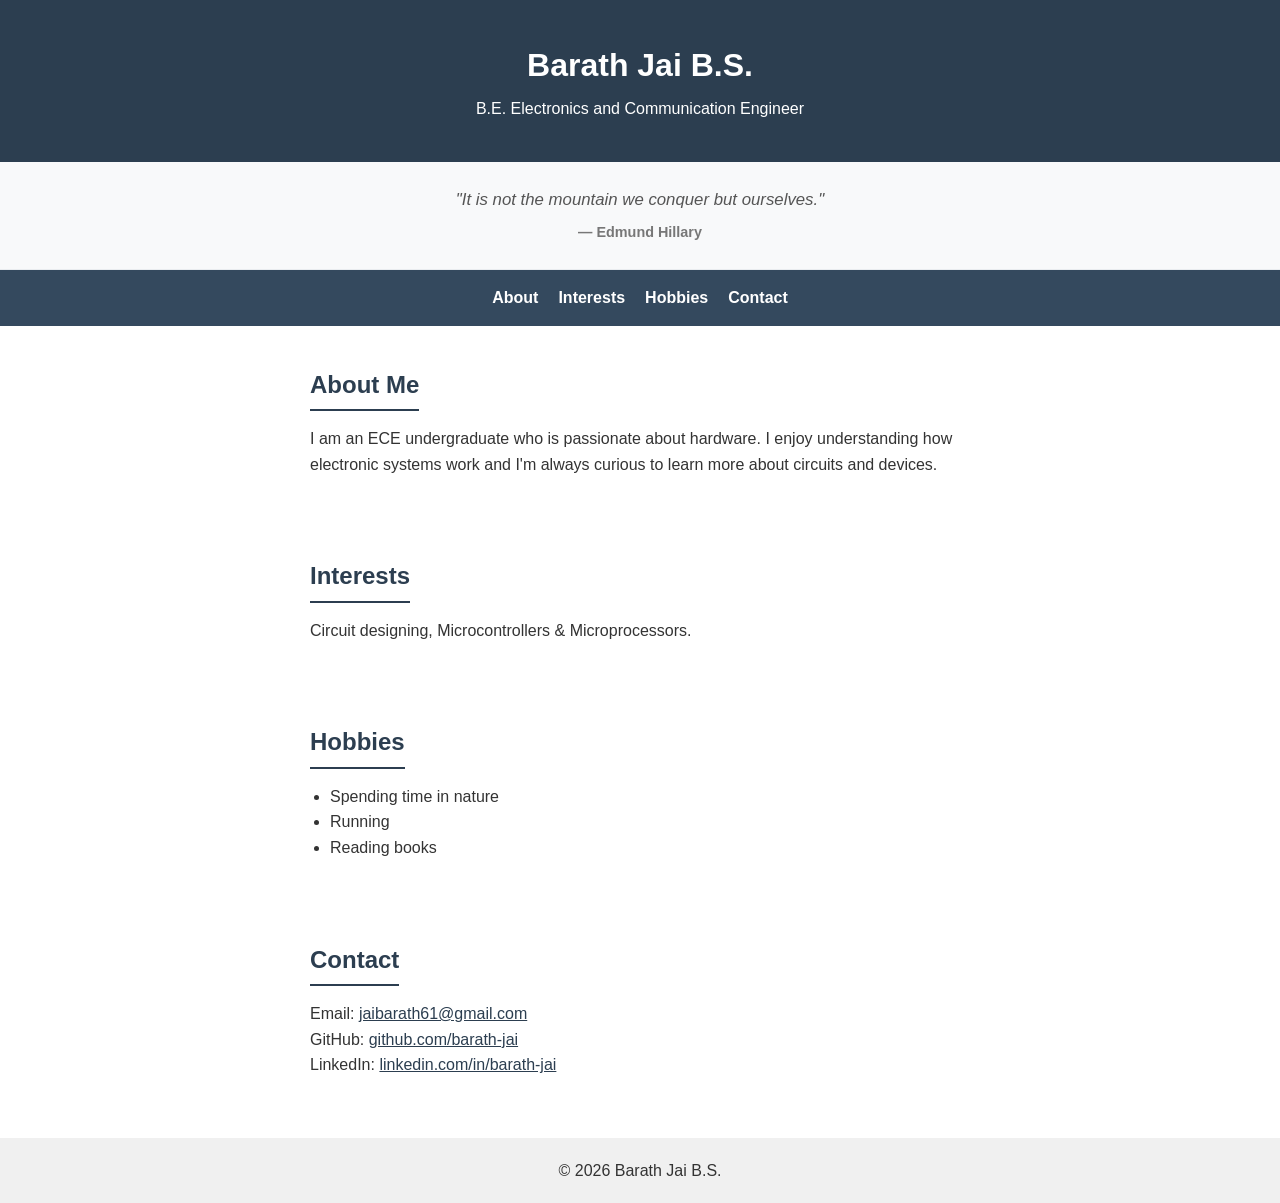
==== commit aa145cf0: "Add quote section to index.html Added a quote section with a quote from Edmund Hillary." ====
--- a/index.html
+++ b/index.html
@@ -29,6 +29,29 @@
     header h1 {
       font-size: 2rem;
       margin-bottom: 5px;
+    }
+
+    /* Quote styling */
+    .quote-banner {
+      background-color: #f8f9fa;
+      text-align: center;
+      padding: 25px 20px;
+      border-bottom: 1px solid #e9ecef;
+      font-style: italic;
+      color: #555555;
+    }
+
+    .quote-banner p {
+      max-width: 600px;
+      margin: 0 auto 5px auto;
+      font-size: 1.05rem;
+    }
+
+    .quote-banner cite {
+      font-size: 0.9rem;
+      color: #777777;
+      font-style: normal;
+      font-weight: bold;
     }
 
     nav {
@@ -87,9 +110,15 @@
     <p>B.E. Electronics and Communication Engineer</p>
   </header>
 
+  <!-- Quote Section Added Here -->
+  <div class="quote-banner">
+    <p>"It is not the mountain we conquer but ourselves."</p>
+    <cite>— Edmund Hillary</cite>
+  </div>
+
   <nav>
     <a href="#about">About</a>
-    <a href="#interests">Passion</a>
+    <a href="#interests">Interests</a>
     <a href="#hobbies">Hobbies</a>
     <a href="#contact">Contact</a>
   </nav>
@@ -103,7 +132,7 @@
     </p>
   </section>
 
-  <section id="passion">
+  <section id="interests">
     <h2>Interests</h2>
     <p>
       Circuit designing,
